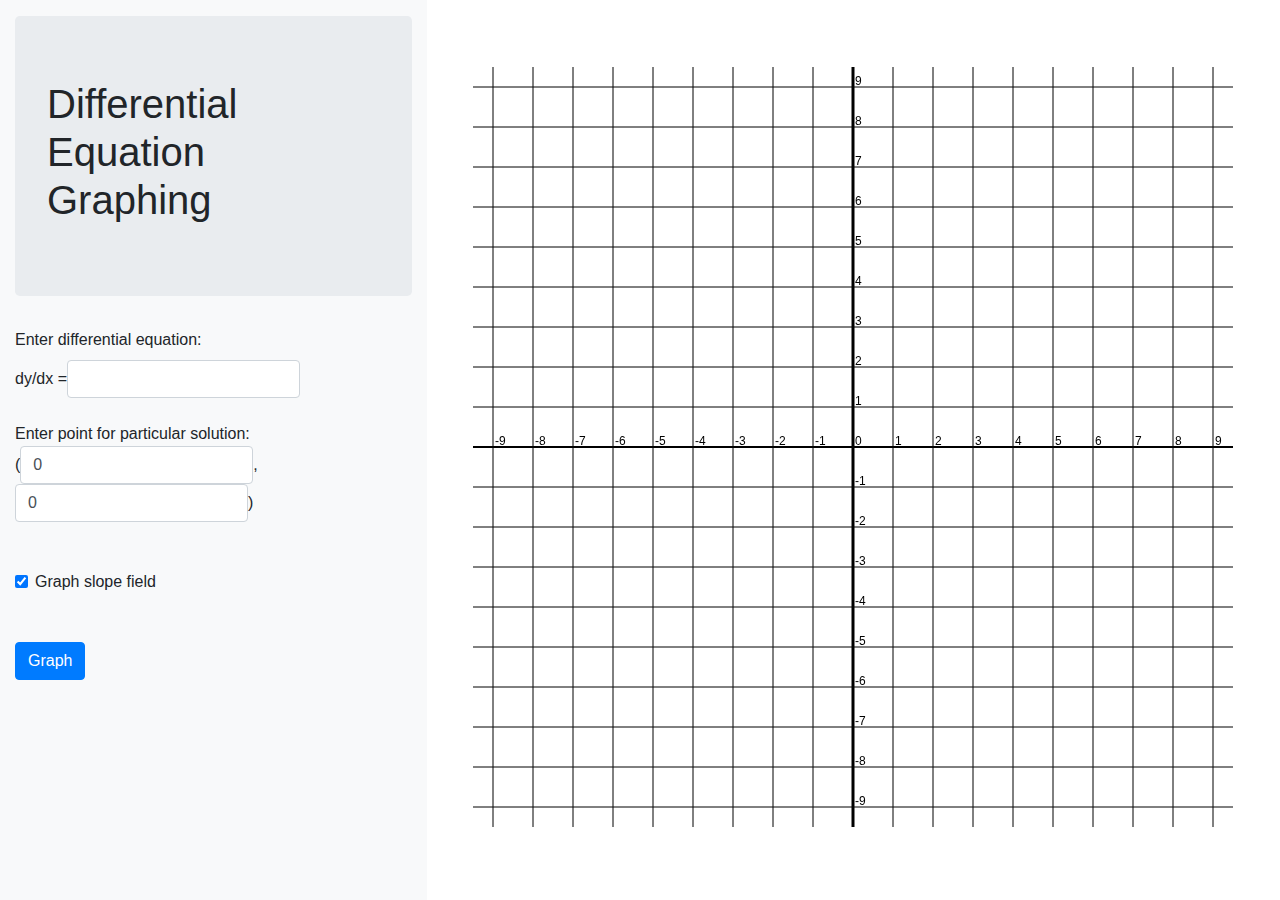
==== de.html @ a2b8ba91 "Rework slope field generator" ====
<!DOCTYPE html>
<html lang="en-us" class="h-100">
<head>
    <title>Differential Equation Graphing</title>
    <link rel="stylesheet" href="lib/bootstrap.min.css">
</head>
<body class="h-100">
<div class="container-fluid h-100">
    <div class="row pd-5 h-100">
        <div class="col-lg-4 bg-light">
            <div class="jumbotron mt-3">
                <h1 class="h1">Differential Equation Graphing</h1>
            </div>
            <label for="equation">Enter differential equation:</label>
            <br>
            <form class="form-inline">
                dy/dx = <input type="text" class="form-control form-inline" id="equation">
            </form>
            <br>
            Enter point for particular solution:<br>
            <form class="form-inline">
                (<input type="number" class="form-control" step="any" id="px" value="0">,
                <input type="number" class="form-control" step="any" id="py" value="0">)
            </form>
            <br><small class="text-danger" style="display: none;" id="invalid">Invalid expression</small><br>
            <div class="form-check">
                <input type="checkbox" class="form-check-input" id="slope_field" checked>
                <label class="form-check-label" for="slope_field">Graph slope field</label>
            </div>
            <br><br><input type="submit" class="btn btn-primary" value="Graph" onclick="updateGraph();">
        </div>
        <div class="col-lg-8 align-self-center">
            <div class="text-center">
                <canvas id="graph" width="760" height="760"></canvas>
            </div>
        </div>
    </div>
</div>
<script src="lib/jquery-3.6.0.min.js" type="text/javascript"></script>
<script src="lib/bootstrap.min.js" type="text/javascript"></script>
<script src="lib/tex-mml-chtml.js" type="text/javascript"></script>
<script src="de.js" type="text/javascript"></script>
</body>
</html>
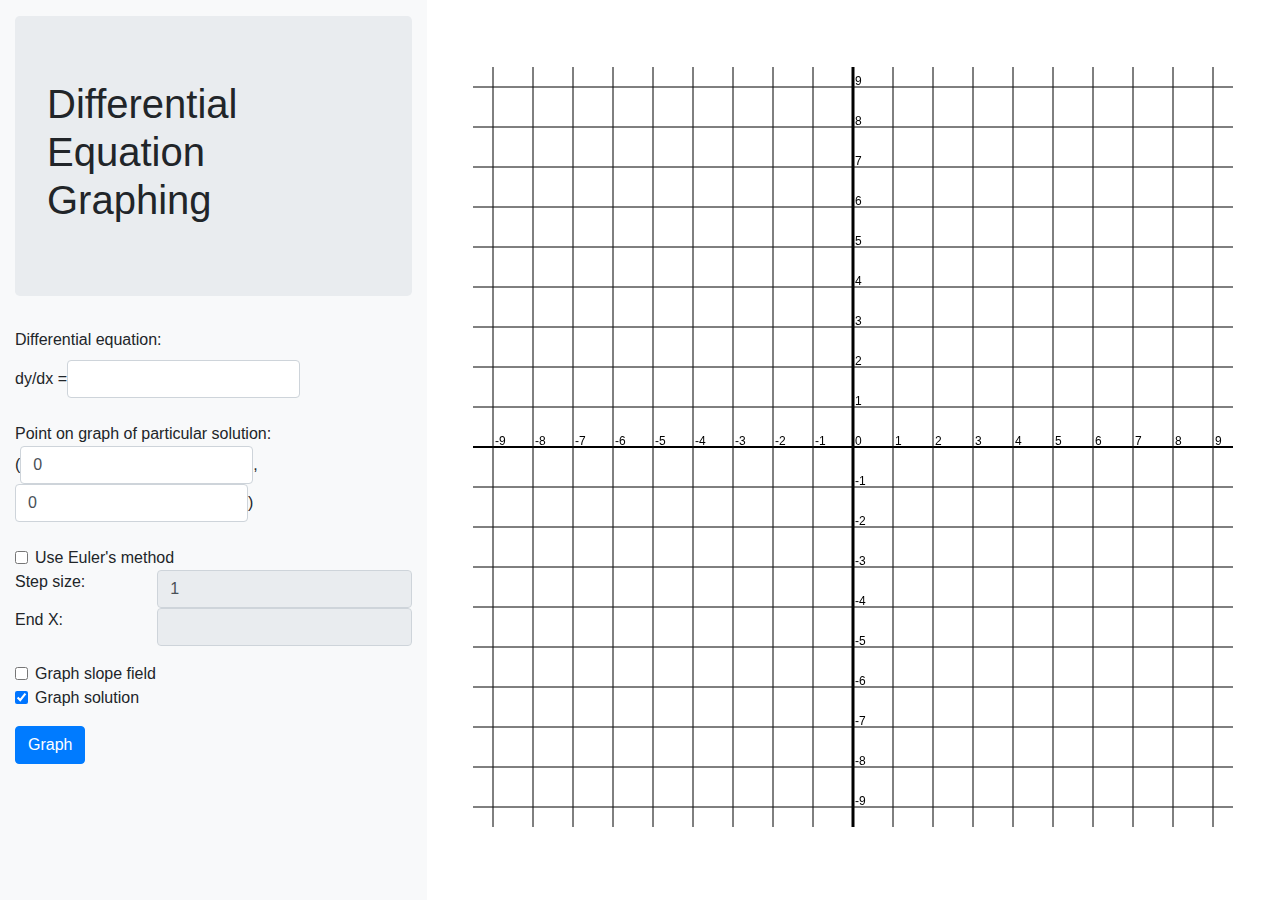
==== commit 1a421db4: "de: support graphing particular solutions" ====
--- a/de.html
+++ b/de.html
@@ -11,23 +11,44 @@
             <div class="jumbotron mt-3">
                 <h1 class="h1">Differential Equation Graphing</h1>
             </div>
-            <label for="equation">Enter differential equation:</label>
+            <label for="equation">Differential equation:</label>
             <br>
             <form class="form-inline">
                 dy/dx = <input type="text" class="form-control form-inline" id="equation">
             </form>
-            <br>
-            Enter point for particular solution:<br>
+            <small class="text-danger" style="display: none;" id="invalid">Invalid expression</small>
+            <br>Point on graph of particular solution:<br>
             <form class="form-inline">
                 (<input type="number" class="form-control" step="any" id="px" value="0">,
                 <input type="number" class="form-control" step="any" id="py" value="0">)
             </form>
-            <br><small class="text-danger" style="display: none;" id="invalid">Invalid expression</small><br>
-            <div class="form-check">
-                <input type="checkbox" class="form-check-input" id="slope_field" checked>
-                <label class="form-check-label" for="slope_field">Graph slope field</label>
+            <br>
+            <div class="form-group">
+                <div class="form-check">
+                    <input type="checkbox" class="form-check-input" id="euler_method">
+                    <label class="form-check-label" for="euler_method">Use Euler's method</label>
+                </div>
+                <div class="row">
+                    <div class="col-4"><label for="step">Step size:</label></div>
+                    <div class="col-8"><input type="number" class="form-control euler" step="any" id="step"
+                                              value="1" disabled></div>
+                </div>
+                <div class="row">
+                    <div class="col-4"><label for="endpoint">End X:</label></div>
+                    <div class="col-8"><input type="number" class="form-control euler" step="any" id="endpoint" disabled></div>
+                </div>
             </div>
-            <br><br><input type="submit" class="btn btn-primary" value="Graph" onclick="updateGraph();">
+            <div class="form-group">
+                <div class="form-check">
+                    <input type="checkbox" class="form-check-input" id="slope_field">
+                    <label class="form-check-label" for="slope_field">Graph slope field</label>
+                </div>
+                <div class="form-check">
+                    <input type="checkbox" class="form-check-input" id="sol" checked>
+                    <label class="form-check-label" for="sol">Graph solution</label>
+                </div>
+            </div>
+            <input type="submit" class="btn btn-primary" value="Graph" onclick="updateGraph();">
         </div>
         <div class="col-lg-8 align-self-center">
             <div class="text-center">
@@ -39,6 +60,7 @@
 <script src="lib/jquery-3.6.0.min.js" type="text/javascript"></script>
 <script src="lib/bootstrap.min.js" type="text/javascript"></script>
 <script src="lib/tex-mml-chtml.js" type="text/javascript"></script>
+<script src="exparser.js" type="text/javascript"></script>
 <script src="de.js" type="text/javascript"></script>
 </body>
 </html>
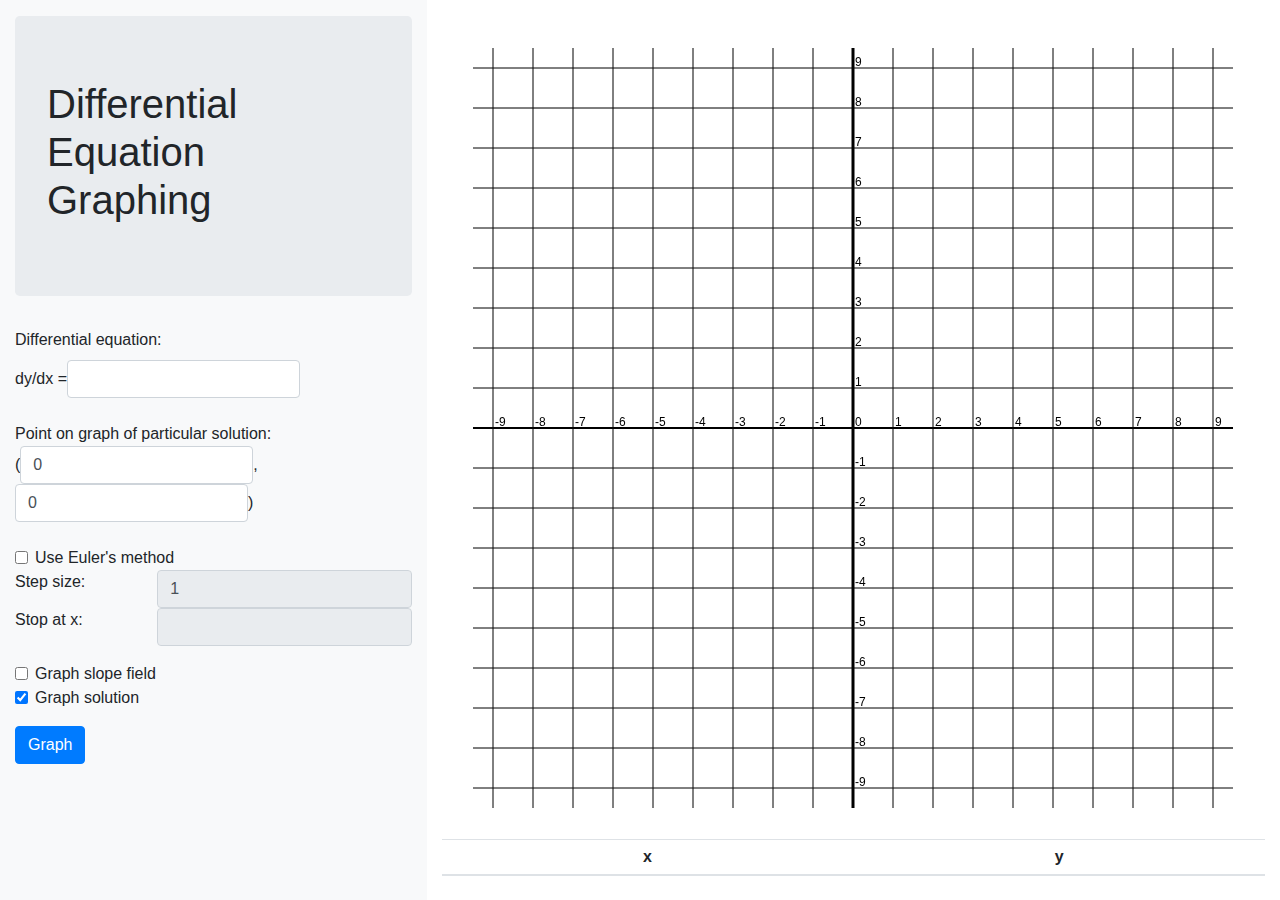
==== commit ef6fdd1d: "de: show table of points" ====
--- a/de.html
+++ b/de.html
@@ -34,7 +34,7 @@
                                               value="1" disabled></div>
                 </div>
                 <div class="row">
-                    <div class="col-4"><label for="endpoint">End X:</label></div>
+                    <div class="col-4"><label for="endpoint">Stop at x:</label></div>
                     <div class="col-8"><input type="number" class="form-control euler" step="any" id="endpoint" disabled></div>
                 </div>
             </div>
@@ -50,9 +50,19 @@
             </div>
             <input type="submit" class="btn btn-primary" value="Graph" onclick="updateGraph();">
         </div>
-        <div class="col-lg-8 align-self-center">
-            <div class="text-center">
-                <canvas id="graph" width="760" height="760"></canvas>
+        <div class="col-lg-8">
+            <div class="text-center mt-5">
+                <canvas id="graph" width="760" height="760"></canvas><br><br>
+                <table class="table table-sm">
+                    <thead>
+                    <tr>
+                        <th scope="col">x</th>
+                        <th scope="col">y</th>
+                    </tr>
+                    </thead>
+                    <tbody id="points_table">
+                    </tbody>
+                </table>
             </div>
         </div>
     </div>
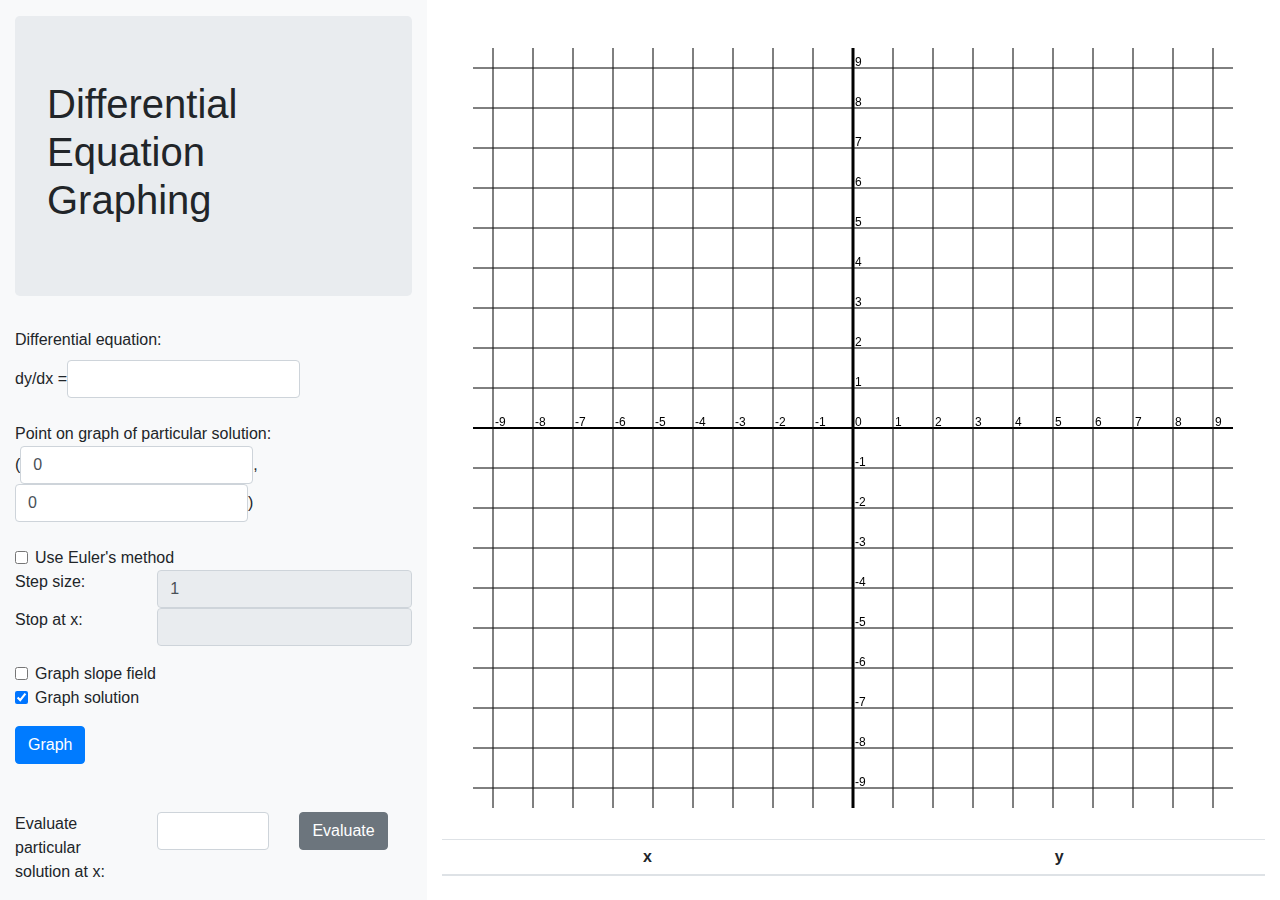
==== commit b2072be4: "de: added evaluate at x feature" ====
--- a/de.html
+++ b/de.html
@@ -49,6 +49,14 @@
                 </div>
             </div>
             <input type="submit" class="btn btn-primary" value="Graph" onclick="updateGraph();">
+            <div class="mt-5">
+                <div class="row">
+                    <div class="col-4"><label for="eval_x">Evaluate particular solution at x:</label></div>
+                    <div class="col-4"><input type="number" class="form-control" step="any" id="eval_x"></div>
+                    <div class="col-4"><input type="submit" class="btn btn-secondary" value="Evaluate" onclick="evaluateX();"></div>
+                </div>
+                <div id="eval_result"></div>
+            </div>
         </div>
         <div class="col-lg-8">
             <div class="text-center mt-5">
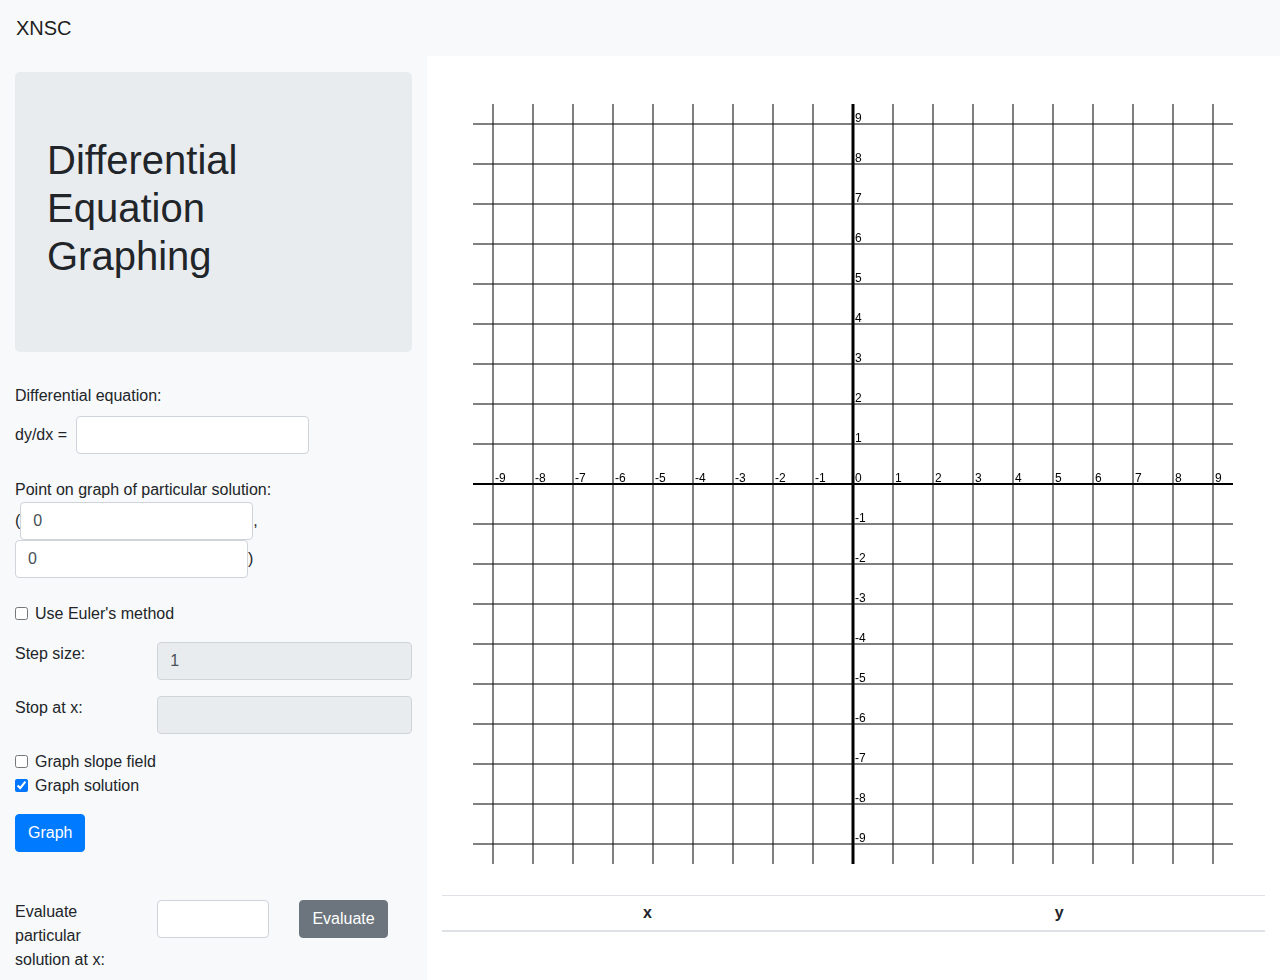
==== commit a1295d5f: "Restyle site, add devcalc" ====
--- a/de.html
+++ b/de.html
@@ -5,6 +5,9 @@
     <link rel="stylesheet" href="lib/bootstrap.min.css">
 </head>
 <body class="h-100">
+<nav class="navbar navbar-light bg-light">
+    <a class="navbar-brand" href="index.html">XNSC</a>
+</nav>
 <div class="container-fluid h-100">
     <div class="row pd-5 h-100">
         <div class="col-lg-4 bg-light">
@@ -14,7 +17,7 @@
             <label for="equation">Differential equation:</label>
             <br>
             <form class="form-inline">
-                dy/dx = <input type="text" class="form-control form-inline" id="equation">
+                dy/dx = &nbsp; <input type="text" class="form-control form-inline" id="equation">
             </form>
             <small class="text-danger" style="display: none;" id="invalid">Invalid expression</small>
             <br>Point on graph of particular solution:<br>
@@ -22,20 +25,18 @@
                 (<input type="number" class="form-control" step="any" id="px" value="0">,
                 <input type="number" class="form-control" step="any" id="py" value="0">)
             </form>
-            <br>
-            <div class="form-group">
-                <div class="form-check">
-                    <input type="checkbox" class="form-check-input" id="euler_method">
-                    <label class="form-check-label" for="euler_method">Use Euler's method</label>
-                </div>
-                <div class="row">
-                    <div class="col-4"><label for="step">Step size:</label></div>
-                    <div class="col-8"><input type="number" class="form-control euler" step="any" id="step"
-                                              value="1" disabled></div>
-                </div>
-                <div class="row">
-                    <div class="col-4"><label for="endpoint">Stop at x:</label></div>
-                    <div class="col-8"><input type="number" class="form-control euler" step="any" id="endpoint" disabled></div>
+            <div class="form-group form-check mt-4">
+                <input type="checkbox" class="form-check-input" id="euler_method">
+                <label class="form-check-label" for="euler_method">Use Euler's method</label>
+            </div>
+            <div class="form-group row">
+                <div class="col-4"><label for="step">Step size:</label></div>
+                <div class="col-8"><input type="number" class="form-control euler" step="any" id="step"
+                                          value="1" disabled></div>
+            </div>
+            <div class="form-group row">
+                <div class="col-4"><label for="endpoint">Stop at x:</label></div>
+                <div class="col-8"><input type="number" class="form-control euler" step="any" id="endpoint" disabled>
                 </div>
             </div>
             <div class="form-group">
@@ -53,14 +54,16 @@
                 <div class="row">
                     <div class="col-4"><label for="eval_x">Evaluate particular solution at x:</label></div>
                     <div class="col-4"><input type="number" class="form-control" step="any" id="eval_x"></div>
-                    <div class="col-4"><input type="submit" class="btn btn-secondary" value="Evaluate" onclick="evaluateX();"></div>
+                    <div class="col-4"><input type="submit" class="btn btn-secondary" value="Evaluate"
+                                              onclick="evaluateX();"></div>
                 </div>
                 <div id="eval_result"></div>
             </div>
         </div>
         <div class="col-lg-8">
             <div class="text-center mt-5">
-                <canvas id="graph" width="760" height="760"></canvas><br><br>
+                <canvas id="graph" width="760" height="760"></canvas>
+                <br><br>
                 <table class="table table-sm">
                     <thead>
                     <tr>
